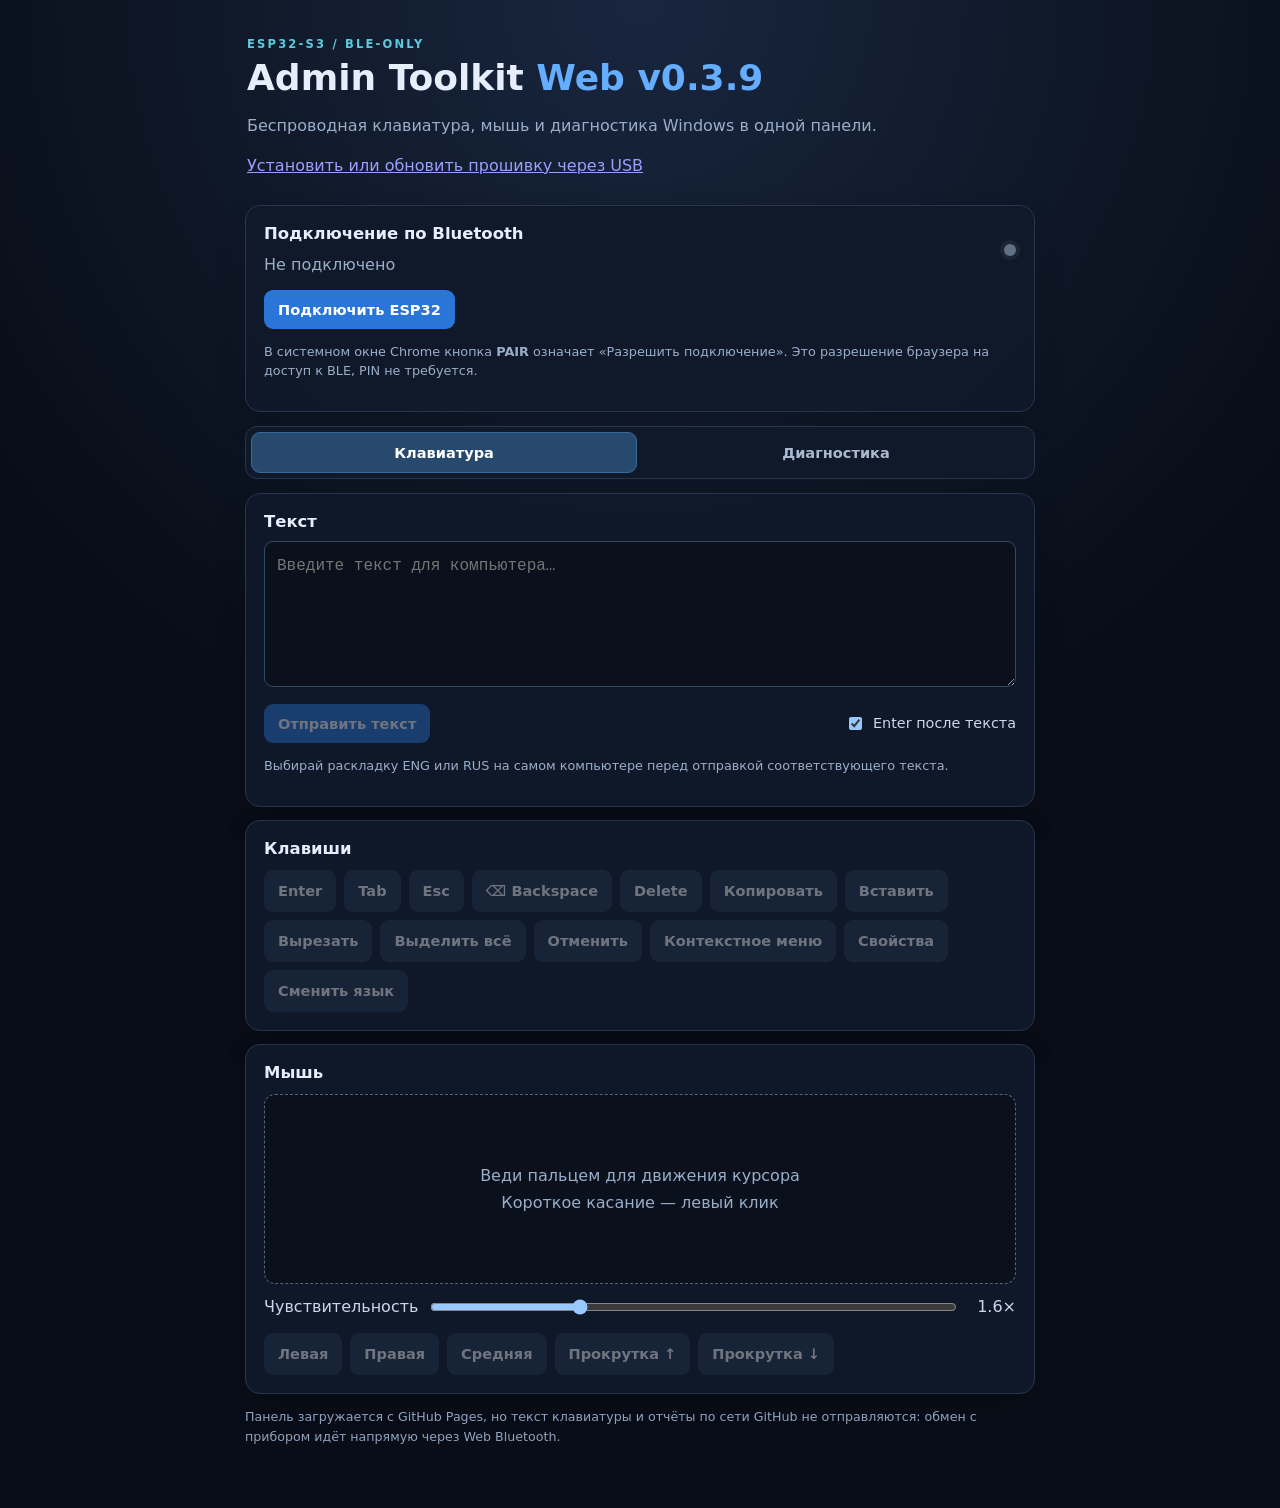
==== web/index.html @ 51fea3fd "Fix full inventory software registry and IPv6 report formatting" ====
<!DOCTYPE html>
<html lang="ru">
<head>
<meta charset="UTF-8">
<meta name="viewport" content="width=device-width,initial-scale=1,viewport-fit=cover">
<meta name="referrer" content="no-referrer">
<meta http-equiv="Content-Security-Policy" content="default-src 'self'; script-src 'self'; style-src 'self'; connect-src 'none'; img-src 'none'; object-src 'none'; base-uri 'none'; form-action 'none'">
<title>Admin Toolkit S3 — клавиатура и диагностика</title>
<link rel="stylesheet" href="style.css?v=040">
</head>
<body>
<main>
  <header>
    <div class="eyebrow">ESP32-S3 / BLE-ONLY</div>
    <h1>Admin Toolkit <span>Web v0.3.9</span></h1>
    <p>Беспроводная клавиатура, мышь и диагностика Windows в одной панели.</p>
    <p><a class="installer-link" href="./install.html">Установить или обновить прошивку через USB</a></p>
  </header>
  <section class="card" aria-label="Соединение с устройством">
    <div class="toolbar"><div><h2>Подключение по Bluetooth</h2><div class="muted" id="status">Не подключено</div></div><div class="dot" id="dot"></div></div>
    <div class="toolbar wrap"><button id="connect">Подключить ESP32</button></div>
    <p class="muted small">В системном окне Chrome кнопка <strong>PAIR</strong> означает «Разрешить подключение». Это разрешение браузера на доступ к BLE, PIN не требуется.</p>
  </section>
  <nav class="tabs" aria-label="Режим прибора">
    <button type="button" class="tab selected" id="tab-keyboard" aria-selected="true" aria-controls="keyboard-panel">Клавиатура</button>
    <button type="button" class="tab" id="tab-diagnostics" aria-selected="false" aria-controls="diagnostics-panel">Диагностика</button>
  </nav>

  <div id="keyboard-panel">
    <section class="card">
      <h2>Текст</h2>
      <textarea id="keyboard-text" rows="5" placeholder="Введите текст для компьютера…"></textarea>
      <div class="toolbar wrap">
        <button class="hid-control" id="send-text" disabled>Отправить текст</button>
        <label class="inline-label"><input type="checkbox" id="send-enter" checked> Enter после текста</label>
      </div>
      <p class="muted small">Выбирай раскладку ENG или RUS на самом компьютере перед отправкой соответствующего текста.</p>
    </section>
    <section class="card">
      <h2>Клавиши</h2>
      <div class="key-grid">
        <button class="secondary hid-control key-action" data-key="ENTER" disabled>Enter</button>
        <button class="secondary hid-control key-action" data-key="TAB" disabled>Tab</button>
        <button class="secondary hid-control key-action" data-key="ESC" disabled>Esc</button>
        <button class="secondary hid-control key-action" data-key="BACKSPACE" disabled>⌫ Backspace</button>
        <button class="secondary hid-control key-action" data-key="DELETE" disabled>Delete</button>
        <button class="secondary hid-control key-action" data-key="COPY" disabled>Копировать</button>
        <button class="secondary hid-control key-action" data-key="PASTE" disabled>Вставить</button>
        <button class="secondary hid-control key-action" data-key="CUT" disabled>Вырезать</button>
        <button class="secondary hid-control key-action" data-key="SELECT_ALL" disabled>Выделить всё</button>
        <button class="secondary hid-control key-action" data-key="UNDO" disabled>Отменить</button>
        <button class="secondary hid-control key-action" data-key="CONTEXT_MENU" disabled>Контекстное меню</button>
        <button class="secondary hid-control key-action" data-key="PROPERTIES" disabled>Свойства</button>
        <button class="secondary hid-control key-action" data-key="WIN" disabled>Сменить язык</button>
      </div>
    </section>
    <section class="card">
      <h2>Мышь</h2>
      <div id="trackpad" tabindex="0" aria-label="Сенсорная площадка мыши">Веди пальцем для движения курсора<br>Короткое касание — левый клик</div>
      <label class="sensitivity-control" for="sensitivity"><span>Чувствительность</span><input id="sensitivity" type="range" min="0.3" max="5" step="0.1" value="1.6"><output id="sensitivity-value">1.6×</output></label>
      <div class="key-grid mouse-grid">
        <button class="secondary hid-control mouse-button" data-button="1" disabled>Левая</button>
        <button class="secondary hid-control mouse-button" data-button="2" disabled>Правая</button>
        <button class="secondary hid-control mouse-button" data-button="4" disabled>Средняя</button>
        <button class="secondary hid-control scroll-button" data-scroll="-3" disabled>Прокрутка ↑</button>
        <button class="secondary hid-control scroll-button" data-scroll="3" disabled>Прокрутка ↓</button>
      </div>
    </section>
  </div>

  <div id="diagnostics-panel" hidden>
    <section class="card">
      <h2>Диагностика Windows · v0.4.0</h2>
      <p class="muted small">Подключи T-Dongle-S3 к разблокированному Windows-ПК. Устройство не меняет язык Windows автоматически.</p>
      <label class="inline-label layout-selector" for="pc-layout">Раскладка, выбранная на компьютере:
        <select id="pc-layout" class="layout-select">
          <option value="ru" selected>RUS — сначала вручную выбрать ENG</option>
          <option value="en">ENG — запустить диагностику</option>
        </select>
      </label>
      <p class="muted small">При RUS запуск заблокирован во избежание ошибочного ввода команды. Переключи раскладку на самом ПК, затем выбери ENG здесь. Автоматического Win+Space нет.</p>
      <label class="inline-label layout-selector" for="scan-mode">Режим проверки:
        <select id="scan-mode" class="layout-select">
          <option value="fast" selected>Быстрая инвентаризация — основные характеристики, IP/MAC</option>
          <option value="full">Расширенная диагностика — ПО, устройства, ошибки и безопасность</option>
        </select>
      </label>
      <p class="muted small">Быстрая проверка не запрашивает подробные списки PnP, программ, служб и журналов Windows. Расширенная передаёт больше данных.</p>
      <div class="toolbar wrap"><button id="run" disabled>Старт проверки</button><button class="secondary" id="get" disabled>Последний отчёт ESP32</button><button class="secondary" id="cancel" disabled>Отменить</button></div>
      <p class="muted small">«Последний отчёт ESP32» читает данные из памяти прибора и не запускает проверку текущего ПК. Если новая диагностика завершилась ошибкой, здесь может остаться отчёт другого компьютера.</p>
      <div class="progress-bg"><div class="progress" id="progress"></div></div>
      <div class="muted small" id="detail">Компьютер пока не обследован.</div>
    </section>
    <section class="card" id="summary" hidden>
      <h2>Технический отчёт ПК</h2>
      <p class="muted small" id="report-origin" role="status" aria-live="polite">Отчёт из памяти ESP32; сверяй имя ПК и время сбора.</p>
      <p class="muted small">Отчёт представлен обычным текстом. Можно выделить его вручную или нажать кнопку копирования. Скачивание файлов не используется.</p>
      <textarea id="report-text" readonly rows="22" spellcheck="false" aria-label="Полный технический отчёт для копирования"></textarea>
      <div class="toolbar wrap"><button id="copy-report" class="secondary">Копировать весь отчёт</button></div>
      <p class="muted small" id="copy-status" role="status"></p>
    </section>
    <section class="card"><h2>Журнал диагностики</h2><pre id="log" aria-live="polite">Ожидается подключение устройства.</pre></section>
    <p class="foot">Диагностика запускается кнопкой «Старт» на разблокированном компьютере. Результаты доступны для копирования из технического отчёта.</p>
  </div>
  <p class="foot">Панель загружается с GitHub Pages, но текст клавиатуры и отчёты по сети GitHub не отправляются: обмен с прибором идёт напрямую через Web Bluetooth.</p>
</main>
<script src="report.js?v=043" defer></script>
<script src="app.js?v=041" defer></script>
<script src="keyboard.js?v=040" defer></script>
</body>
</html>
---- web/style.css ----
:root { color-scheme:dark; font-family:Inter,system-ui,-apple-system,Segoe UI,sans-serif; background:#080d17; color:#e7eefb }
*{box-sizing:border-box} body{margin:0;background:radial-gradient(circle at top,#18263e,#080d17 48%)}main{max-width:820px;margin:0 auto;padding:20px 15px 48px}
header{margin:17px 2px 27px}h1{font-size:clamp(1.6rem,5vw,2.25rem);line-height:1.1;margin:7px 0 11px}h1 span{color:#65adff}h2{font-size:1.03rem;margin:0 0 10px}header p,.muted{color:#9baec9;line-height:1.5}.eyebrow{color:#5dcbdc;letter-spacing:.19em;font-size:.72rem;font-weight:700}.card{border:1px solid #27364e;background:#101929ed;border-radius:15px;margin:13px 0;padding:18px;box-shadow:0 12px 30px #0002}.toolbar{display:flex;justify-content:space-between;align-items:center;gap:10px}.wrap{flex-wrap:wrap;margin:13px 0}.small{font-size:.8rem}.dot{height:12px;width:12px;border-radius:50%;background:#627084;box-shadow:0 0 0 4px #62708425}.dot.online{background:#4ade80;box-shadow:0 0 0 4px #4ade8025}button{background:#2975d8;color:white;border:0;border-radius:9px;font:inherit;font-size:.91rem;padding:11px 14px;cursor:pointer;font-weight:600}button.secondary{background:#253651}button:disabled{opacity:.4;cursor:not-allowed}.progress-bg{height:7px;background:#23334c;border-radius:15px;overflow:hidden;margin:16px 0 8px}.progress{height:100%;background:linear-gradient(90deg,#2476e3,#53cbe2);width:0%;transition:width .1s}pre{white-space:pre-wrap;overflow-wrap:anywhere;font:12px/1.6 ui-monospace,Consolas,monospace;color:#a8c8e7;background:#0a111d;padding:13px;border:1px solid #22324a;border-radius:10px;max-height:210px;overflow:auto}.metrics{display:grid;grid-template-columns:repeat(auto-fit,minmax(130px,1fr));gap:9px;margin:13px 0}.metric{background:#19263a;border:1px solid #2c4058;border-radius:9px;padding:12px;min-width:0}.metric b{display:block;overflow-wrap:anywhere;font-size:.95rem}.metric span{font-size:.73rem;color:#9baec9}.report-block{border:1px solid #29364c;border-radius:10px;margin:8px 0;overflow:hidden}.report-block summary{padding:12px 14px;cursor:pointer;font-weight:600;background:#1a263a}.report-block pre{margin:0;border:0;border-radius:0;max-height:440px}.foot{color:#90a3bd;font-size:.79rem;line-height:1.6}

/* Two-mode UI; keyboard is visible first on every page load. */
[hidden]{display:none !important}
.tabs{display:grid;grid-template-columns:1fr 1fr;gap:6px;padding:5px;background:#101929;border:1px solid #27364e;border-radius:12px;margin:14px 0}
.tab{background:transparent;color:#a9b9d0;border:1px solid transparent;border-radius:9px}
.tab.selected{background:#27496e;color:white;border-color:#39689c}
textarea{width:100%;max-width:100%;resize:vertical;background:#0a111d;color:#e7eefb;border:1px solid #334867;border-radius:9px;padding:12px;font:16px/1.5 ui-monospace,Consolas,monospace}
.inline-label{display:inline-flex;gap:8px;align-items:center;color:#cbd8ec;font-size:.9rem}
.key-grid{display:flex;flex-wrap:wrap;gap:8px;margin-top:12px}
.key-grid button{min-height:42px}
#trackpad{min-height:190px;display:flex;align-items:center;justify-content:center;text-align:center;padding:20px;background:#0a111d;color:#9aaec9;border:1px dashed #526581;border-radius:11px;touch-action:none;user-select:none;-webkit-user-select:none;-webkit-touch-callout:none;overscroll-behavior:contain;line-height:1.7;margin:12px 0}
.sensitivity-control{display:grid;grid-template-columns:auto minmax(0,1fr) auto;gap:10px;align-items:center;margin:13px 0 16px;max-width:100%;min-width:0;color:#cbd8ec}
.sensitivity-control input{width:100%;min-width:0}
.sensitivity-control output{min-width:3.2em;text-align:right}
@media(max-width:420px){.sensitivity-control{grid-template-columns:minmax(0,1fr) auto}.sensitivity-control input{grid-column:1/-1;grid-row:2}.key-grid button{flex:1 1 auto}}

/* Diagnostic host keyboard selection; never overflows small Android screens. */
.layout-selector{display:flex;align-items:flex-start;flex-wrap:wrap;gap:9px;margin:11px 0;max-width:100%}
.layout-select{font:inherit;max-width:100%;min-width:0;background:#0a111d;color:#e7eefb;border:1px solid #334867;border-radius:9px;padding:9px 10px}

/* Plain, selectable technical passport; text is not a download. */
#report-text{display:block;width:100%;min-height:55vh;max-height:70vh;resize:vertical;overflow:auto;white-space:pre;user-select:text;-webkit-user-select:text;-webkit-touch-callout:default;font:13px/1.5 ui-monospace,SFMono-Regular,Consolas,monospace}
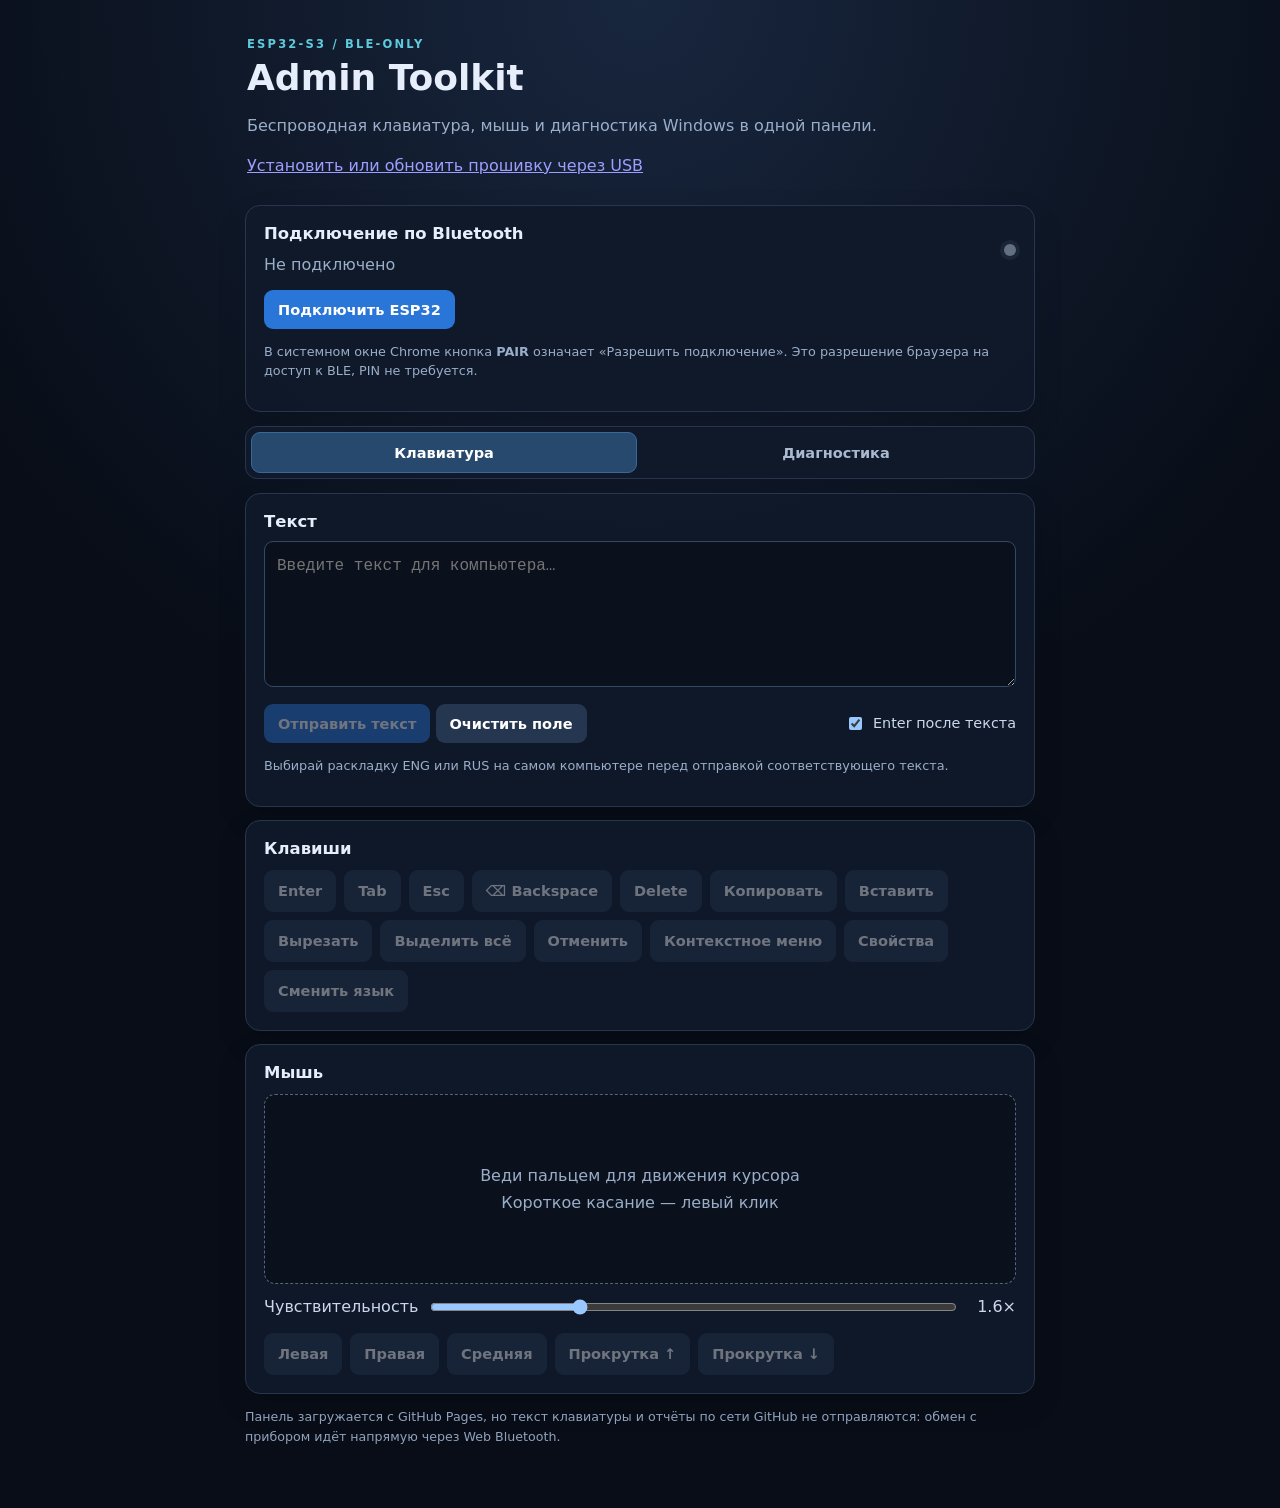
==== commit e63b0158: "Simplify project start page and add clear keyboard input button" ====
--- a/web/index.html
+++ b/web/index.html
@@ -12,7 +12,7 @@
 <main>
   <header>
     <div class="eyebrow">ESP32-S3 / BLE-ONLY</div>
-    <h1>Admin Toolkit <span>Web v0.3.9</span></h1>
+    <h1>Admin Toolkit</h1>
     <p>Беспроводная клавиатура, мышь и диагностика Windows в одной панели.</p>
     <p><a class="installer-link" href="./install.html">Установить или обновить прошивку через USB</a></p>
   </header>
@@ -31,7 +31,10 @@
       <h2>Текст</h2>
       <textarea id="keyboard-text" rows="5" placeholder="Введите текст для компьютера…"></textarea>
       <div class="toolbar wrap">
-        <button class="hid-control" id="send-text" disabled>Отправить текст</button>
+        <div class="text-actions">
+          <button type="button" class="hid-control" id="send-text" disabled>Отправить текст</button>
+          <button type="button" class="secondary" id="clear-text">Очистить поле</button>
+        </div>
         <label class="inline-label"><input type="checkbox" id="send-enter" checked> Enter после текста</label>
       </div>
       <p class="muted small">Выбирай раскладку ENG или RUS на самом компьютере перед отправкой соответствующего текста.</p>
@@ -106,6 +109,6 @@
 </main>
 <script src="report.js?v=043" defer></script>
 <script src="app.js?v=041" defer></script>
-<script src="keyboard.js?v=040" defer></script>
+<script src="keyboard.js?v=041" defer></script>
 </body>
 </html>
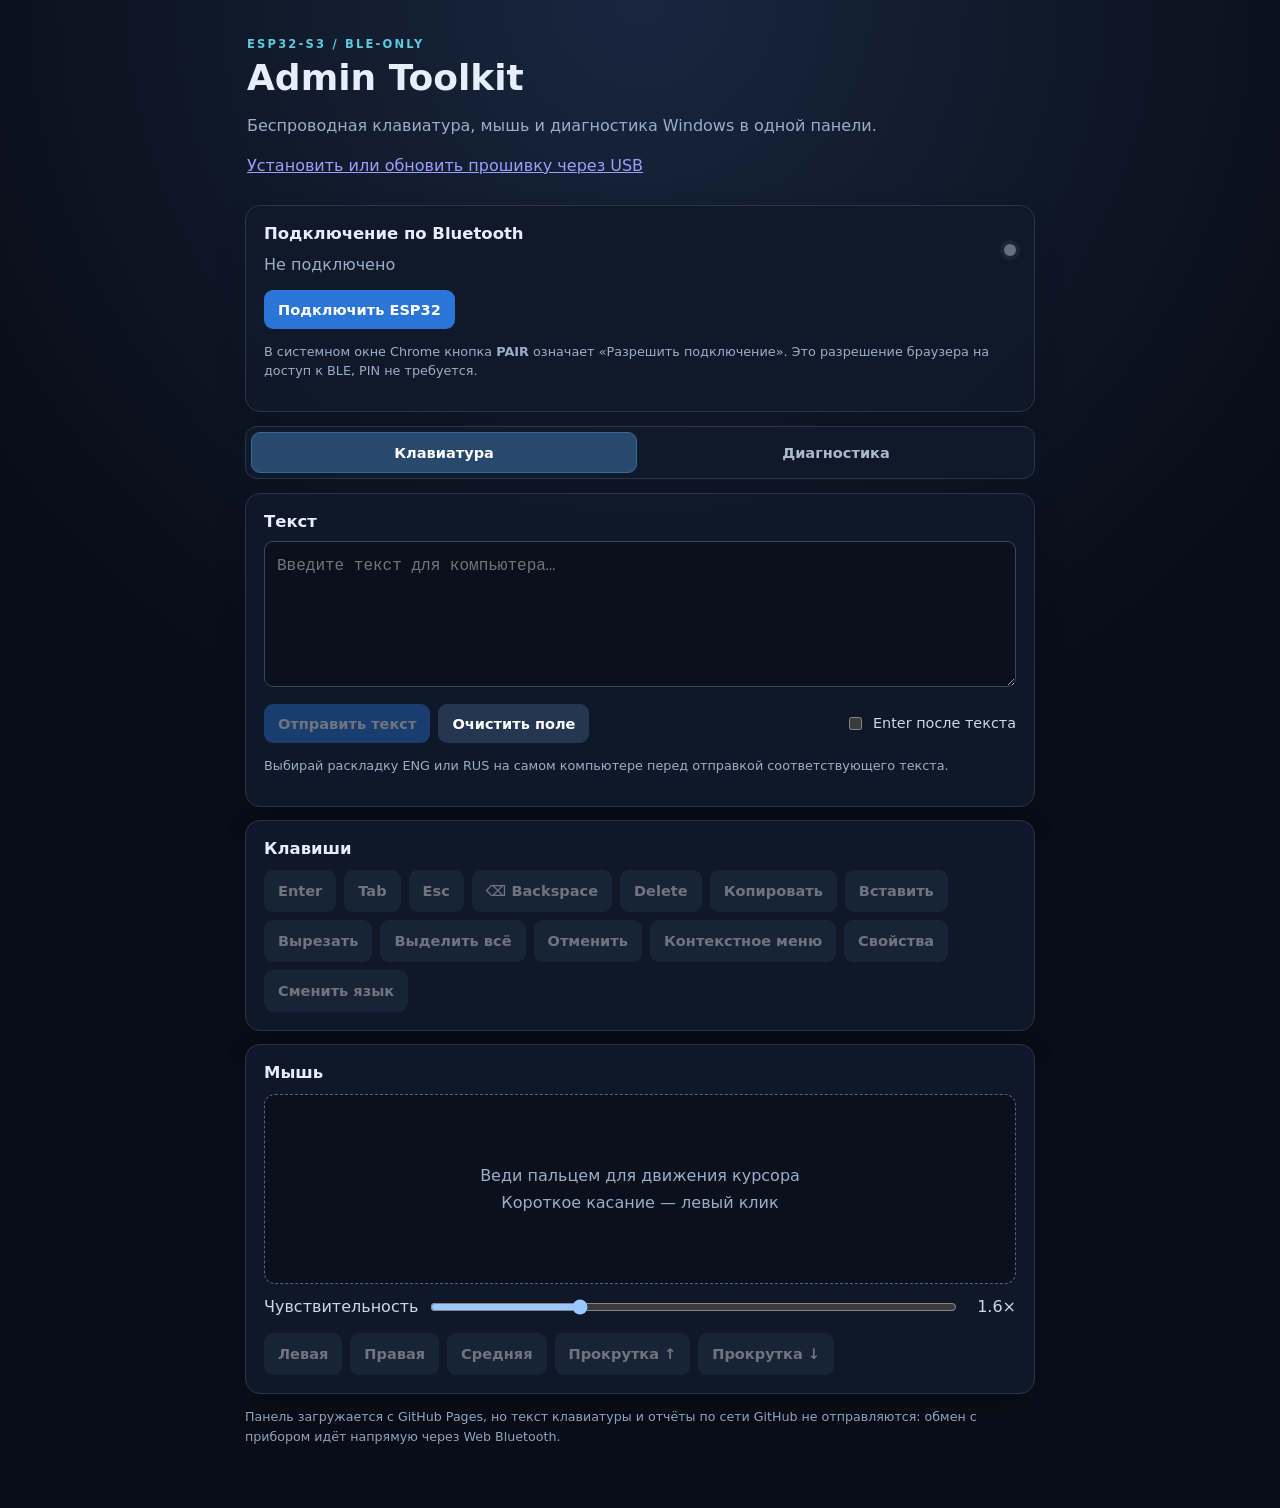
==== commit 6a43bd44: "Default Enter-after-text checkbox to off" ====
--- a/web/index.html
+++ b/web/index.html
@@ -35,7 +35,7 @@
           <button type="button" class="hid-control" id="send-text" disabled>Отправить текст</button>
           <button type="button" class="secondary" id="clear-text">Очистить поле</button>
         </div>
-        <label class="inline-label"><input type="checkbox" id="send-enter" checked> Enter после текста</label>
+        <label class="inline-label"><input type="checkbox" id="send-enter"> Enter после текста</label>
       </div>
       <p class="muted small">Выбирай раскладку ENG или RUS на самом компьютере перед отправкой соответствующего текста.</p>
     </section>
--- a/web/style.css
+++ b/web/style.css
@@ -23,3 +23,7 @@
 
 /* Plain, selectable technical passport; text is not a download. */
 #report-text{display:block;width:100%;min-height:55vh;max-height:70vh;resize:vertical;overflow:auto;white-space:pre;user-select:text;-webkit-user-select:text;-webkit-touch-callout:default;font:13px/1.5 ui-monospace,SFMono-Regular,Consolas,monospace}
+
+/* Send and clear actions stay side-by-side; both wrap safely on small phones. */
+.text-actions{display:flex;align-items:center;flex-wrap:wrap;gap:8px;max-width:100%}
+@media(max-width:420px){.text-actions{width:100%}.text-actions button{flex:1 1 auto}}
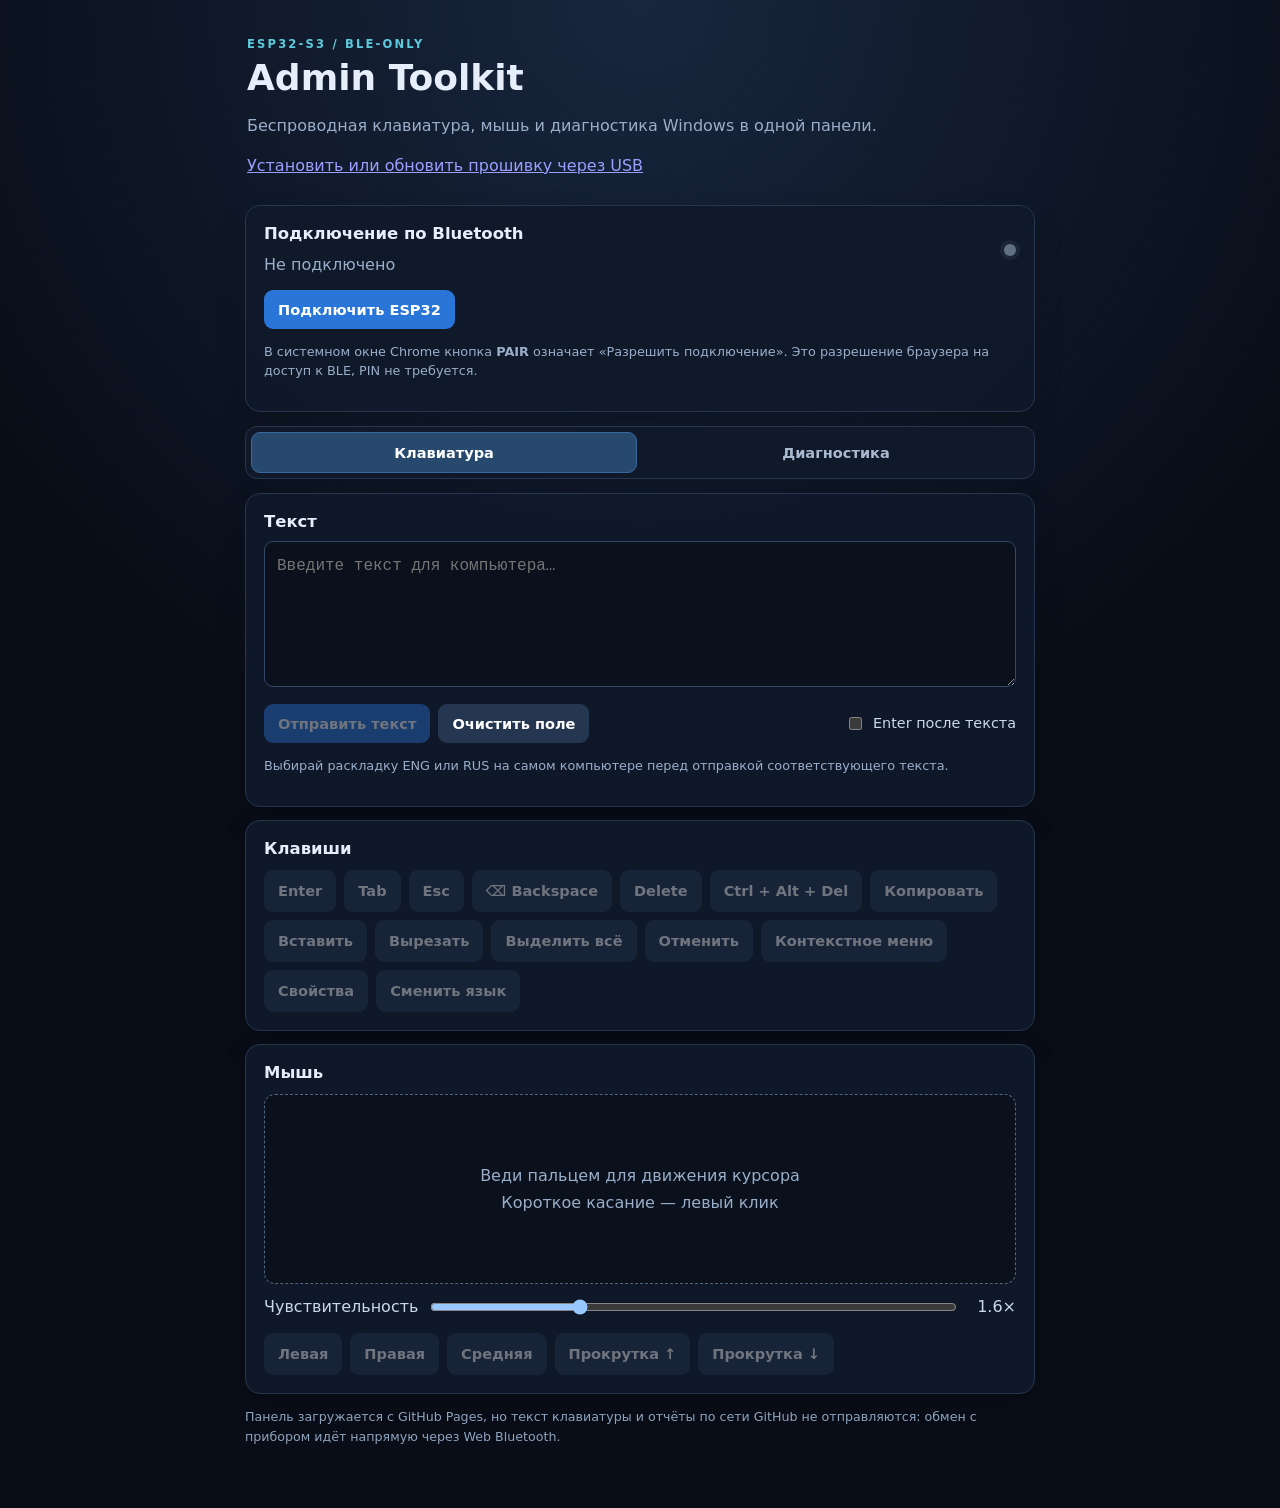
==== commit 53c8259b: "Add Ctrl+Alt+Del action to BLE USB HID keyboard" ====
--- a/web/index.html
+++ b/web/index.html
@@ -47,6 +47,7 @@
         <button class="secondary hid-control key-action" data-key="ESC" disabled>Esc</button>
         <button class="secondary hid-control key-action" data-key="BACKSPACE" disabled>⌫ Backspace</button>
         <button class="secondary hid-control key-action" data-key="DELETE" disabled>Delete</button>
+        <button type="button" class="secondary hid-control key-action" data-key="CTRL_ALT_DEL" title="Открыть экран безопасности Windows" disabled>Ctrl + Alt + Del</button>
         <button class="secondary hid-control key-action" data-key="COPY" disabled>Копировать</button>
         <button class="secondary hid-control key-action" data-key="PASTE" disabled>Вставить</button>
         <button class="secondary hid-control key-action" data-key="CUT" disabled>Вырезать</button>
